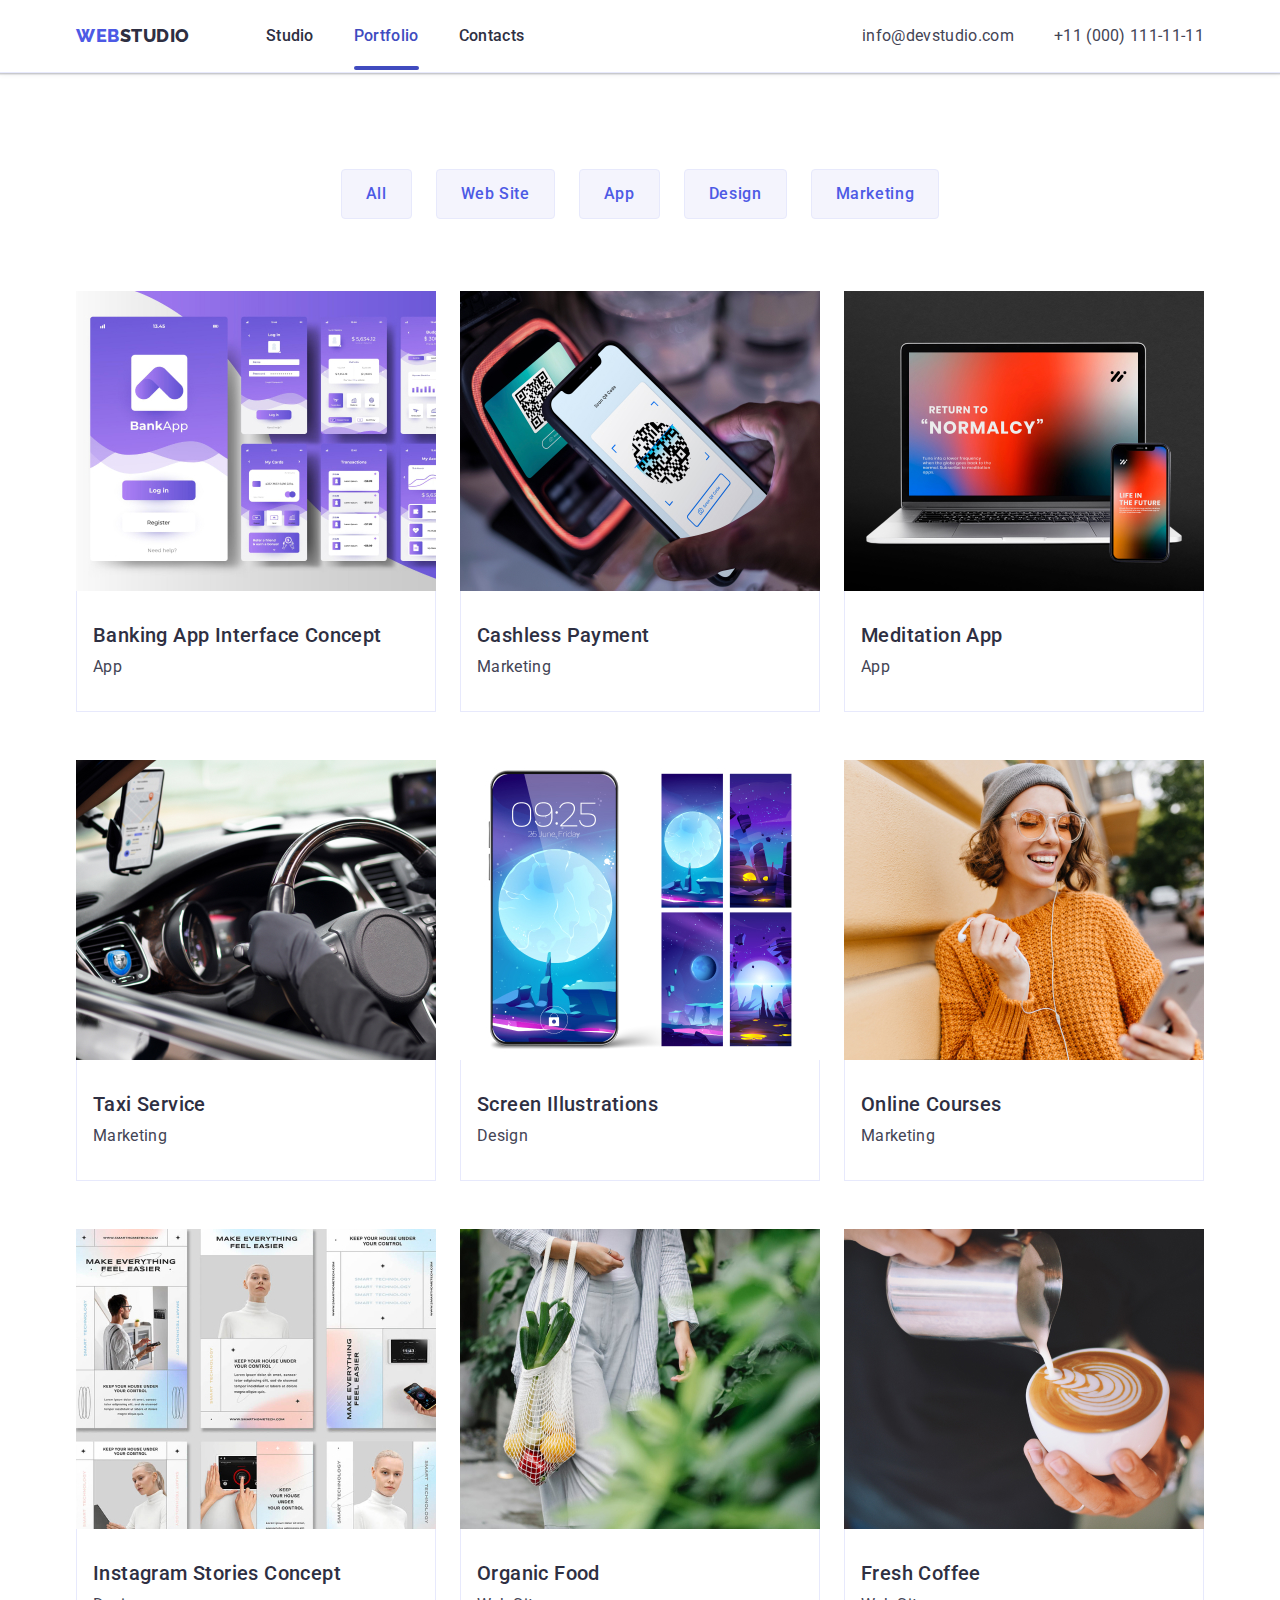
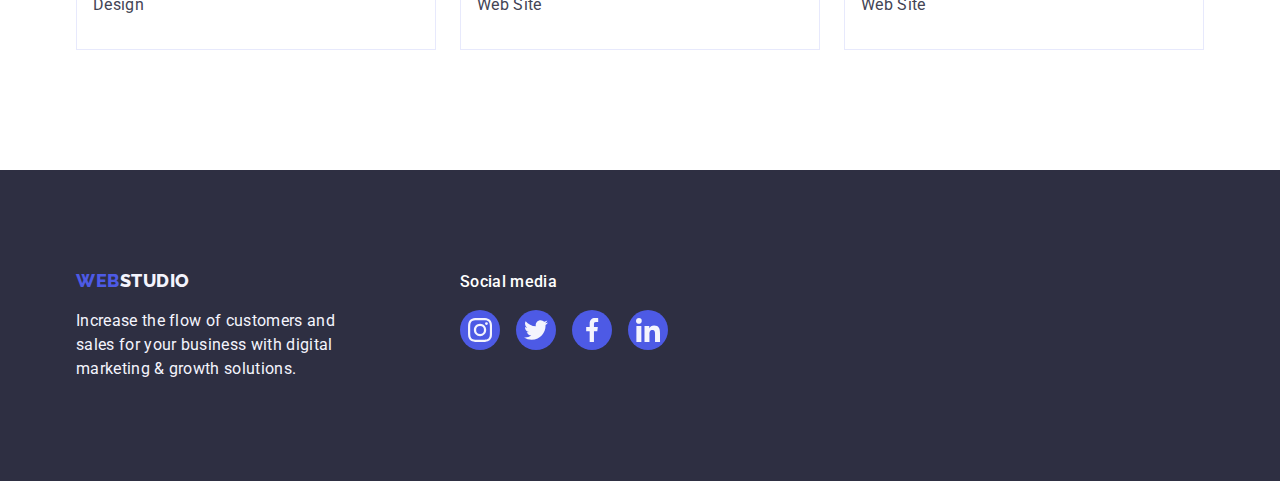
==== portfolio.html @ b8f60ac9 "Initial commit" ====
<!DOCTYPE html>
<html lang="en">

<head>
    <meta charset="UTF-8">
    <meta http-equiv="X-UA-Compatible" content="IE=edge">
    <meta name="viewport" content="width=device-width, initial-scale=1.0">
    <title>Document</title>
    <link rel="preconnect" href="https://fonts.googleapis.com">
    <link rel="preconnect" href="https://fonts.gstatic.com" crossorigin>
    <link
        href="https://fonts.googleapis.com/css2?family=Raleway:wght@800&family=Roboto:wght@400;500;700;900&display=swap"
        rel="stylesheet">
    <link rel="stylesheet"
        href="https://cdnjs.cloudflare.com/ajax/libs/modern-normalize/1.1.0/modern-normalize.min.css" />
    <link rel="stylesheet" href="./css/styles.css">

</head>

<body>
    <header class="page-header">
        <div class="container page-header-container">
            <nav class="page-navigation">
                <a class="logo link" href="./index.html">Web<span class="logo-second-part">Studio</span></a>
                <ul class="menu-list list">
                    <li class="menu-item link"><a class="menu-link link " href="./index.html">Studio</a></li>
                    <li class="menu-item link"><a class="menu-link link stepler" href="./portfolio.html">Portfolio</a>
                    </li>
                    <li class="menu-item link"><a class="menu-link link" href="">Contacts</a></li>
                </ul>
            </nav>
            <address class="address">
                <ul class="address-list list">
                    <li class="contact-mail "><a class="adress-link-mail-tel link"
                            href="mailto:info@devstudio.com">info@devstudio.com</a></li>
                    <li class="contact-tel "><a class="adress-link-mail-tel link" href="tel:+110001111111">+11 (000)
                            111-11-11</a></li>
                </ul>
            </address>
        </div>
    </header>
    <main>

        <section class="selector">
            <div class="container">
                <h1 hidden>All</h1>
                <ul class="selector-buttons-list list">
                    <li class="selector-buttons-item"><button class="botton-in-list portfolio-selektor-botton"
                            type="button">All</button>
                    <li class="selector-buttons-item"><button class="botton-in-list portfolio-selektor-botton"
                            type="button">Web Site</button>
                    <li class="selector-buttons-item"><button class="botton-in-list portfolio-selektor-botton"
                            type="button">App</button>
                    <li class="selector-buttons-item"><button class="botton-in-list portfolio-selektor-botton"
                            type="button">Design</button>
                    <li class="selector-buttons-item"><button class="botton-in-list portfolio-selektor-botton"
                            type="button">Marketing</button>
                </ul>
                <ul class="selektor-list list">
                    <li class="selektor-list-item">
                        <a class="link selektor-list-link" href="./portfolio.html">
                            <div class="overley-image-container">
                                <img src="./images/portfolio/banking-app.jpg" alt="Banking App Interface Concept"
                                    width="360" height="300">
                                <p class="overlay-image-in-portfoli">14 Stylish and User-Friendly App Design Concepts ·
                                    Task Manager App · Calorie Tracker App · Exotic Fruit Ecommerce App ·
                                    Cloud Storage App</p>
                            </div>
                            <div class="selektor-list-item-description">
                                <h2 class="title-common selektor-title-flex">Banking App Interface Concept</h2>
                                <p class="common-text selektor-text-flex">App</p>
                            </div>
                        </a>
                    </li>
                    <li class="selektor-list-item">
                        <a class="link selektor-list-link" href="./portfolio.html">
                            <div class="overley-image-container">
                                <img src="./images/portfolio/cashless-payment.jpg" alt="Cashless Payment" width="360"
                                    height="300">
                                <p class="overlay-image-in-portfoli">14 Stylish and User-Friendly App Design Concepts ·
                                    Task Manager App · Calorie Tracker App · Exotic Fruit Ecommerce App ·
                                    Cloud Storage App</p>
                            </div>
                            <div class="selektor-list-item-description">
                                <h2 class="title-common selektor-title-flex">Cashless Payment</h2>
                                <p class="common-text selektor-text-flex">Marketing</p>
                            </div>
                        </a>
                    </li>
                    <li class="selektor-list-item ">
                        <a class="link selektor-list-link" href="./portfolio.html">
                            <div class="overley-image-container">
                                <img src="./images/portfolio/meditation-app.jpg" alt="Meditation App" width="360"
                                    height="300">
                                <p class="overlay-image-in-portfoli">14 Stylish and User-Friendly App Design Concepts ·
                                    Task Manager App · Calorie Tracker App · Exotic Fruit Ecommerce App ·
                                    Cloud Storage App</p>
                            </div>
                            <div class="selektor-list-item-description">
                                <h2 class="title-common selektor-title-flex">Meditation App</h2>
                                <p class="common-text selektor-text-flex">App</p>
                            </div>
                        </a>
                    </li>
                    <li class="selektor-list-item ">
                        <a class="link selektor-list-link" href="./portfolio.html">
                            <div class="overley-image-container">
                                <img src="./images/portfolio/taxi-service.jpg" alt="Taxi Service" width="360"
                                    height="300">
                                <p class="overlay-image-in-portfoli">14 Stylish and User-Friendly App Design Concepts ·
                                    Task Manager App · Calorie Tracker App · Exotic Fruit Ecommerce App ·
                                    Cloud Storage App</p>
                            </div>
                            <div class="selektor-list-item-description">
                                <h2 class="title-common selektor-title-flex">Taxi Service</h2>
                                <p class="common-text selektor-text-flex">Marketing</p>
                            </div>
                        </a>
                    </li>
                    <li class="selektor-list-item ">
                        <a class="link selektor-list-link" href="./portfolio.html">
                            <div class="overley-image-container">
                                <img src="./images/portfolio/screen-illustrations.jpg" alt="Screen Illustrations"
                                    width="360" height="300">
                                <p class="overlay-image-in-portfoli">14 Stylish and User-Friendly App Design Concepts ·
                                    Task Manager App · Calorie Tracker App · Exotic Fruit Ecommerce App ·
                                    Cloud Storage App</p>
                            </div>
                            <div class="selektor-list-item-description">
                                <h2 class="title-common selektor-title-flex">Screen Illustrations</h2>
                                <p class="common-text selektor-text-flex">Design</p>
                            </div>
                        </a>
                    </li>
                    <li class="selektor-list-item ">
                        <a class="link selektor-list-link" href="./portfolio.html">
                            <div class="overley-image-container">
                                <img src="./images/portfolio/online-courses.jpg" alt="Online Courses" width="360"
                                    height="300">
                                <p class="overlay-image-in-portfoli">14 Stylish and User-Friendly App Design Concepts ·
                                    Task Manager App · Calorie Tracker App · Exotic Fruit Ecommerce App ·
                                    Cloud Storage App</p>
                            </div>
                            <div class="selektor-list-item-description">
                                <h2 class="title-common selektor-title-flex">Online Courses</h2>
                                <p class="common-text selektor-text-flex">Marketing</p>
                            </div>
                        </a>
                    </li>
                    <li class="selektor-list-item ">
                        <a class="link selektor-list-link" href="./portfolio.html">
                            <div class="overley-image-container">
                                <img src="./images/portfolio/instagram-stories-concept.jpg"
                                    alt="Instagram Stories Concept" width="360" height="300">
                                <p class="overlay-image-in-portfoli">14 Stylish and User-Friendly App Design Concepts ·
                                    Task Manager App · Calorie Tracker App · Exotic Fruit Ecommerce App ·
                                    Cloud Storage App</p>
                            </div>
                            <div class="selektor-list-item-description">
                                <h2 class="title-common selektor-title-flex">Instagram Stories Concept</h2>
                                <p class="common-text selektor-text-flex">Design</p>
                            </div>
                        </a>
                    </li>
                    <li class="selektor-list-item ">
                        <a class="link selektor-list-link" href="./portfolio.html">
                            <div class="overley-image-container">
                                <img src="./images/portfolio/organic-food.jpg" alt="Organic Food" width="360"
                                    height="300">
                                <p class="overlay-image-in-portfoli">14 Stylish and User-Friendly App Design Concepts ·
                                    Task Manager App · Calorie Tracker App · Exotic Fruit Ecommerce App ·
                                    Cloud Storage App</p>
                            </div>
                            <div class="selektor-list-item-description">
                                <h2 class="title-common selektor-title-flex">Organic Food</h2>
                                <p class="common-text selektor-text-flex">Web Site</p>
                            </div>
                        </a>
                    </li>
                    <li class="selektor-list-item ">
                        <a class="link selektor-list-link" href="./portfolio.html">
                            <div class="overley-image-container">
                                <img src="./images/portfolio/fresh-coffee.jpg" alt="Fresh Coffee" width="360"
                                    height="300">
                                <p class="overlay-image-in-portfoli">14 Stylish and User-Friendly App Design Concepts ·
                                    Task Manager App · Calorie Tracker App · Exotic Fruit Ecommerce App ·
                                    Cloud Storage App</p>
                            </div>
                            <div class="selektor-list-item-description">
                                <h2 class="title-common selektor-title-flex">Fresh Coffee</h2>
                                <p class="common-text selektor-text-flex">Web Site</p>
                            </div>
                        </a>
                    </li>
                </ul>
            </div>
        </section>
    </main>
    <!--footer -->
    <footer class="footer">
        <div class="container footer-container">
            <div class="footer-container-first-part">
                <a class="logo link bottom-logo" href="./index.html">Web<span
                        class="logo-second-part-white">Studio</span></a>
                <p class="footer-info">Increase the flow of customers and sales for your business with digital marketing
                    &
                    growth
                    solutions.</p>
            </div>
            <div class="footer-container-second-part">
                <p class="footer-social-title">Social media</p>
                <!--social list footer-->
                <ul class="social-list list social-list-footer">
                    <li class="social-list-item">
                        <a href="#" class="social-list-link social-list-link-dark">
                            <svg class="social-list-icon" width="24" height="24">
                                <use href="./images/icons.svg#instagram"></use>
                            </svg>
                        </a>
                    </li>
                    <li class="social-list-item">
                        <a href="#" class="social-list-link social-list-link-dark">
                            <svg class="social-list-icon" width="24" height="24">
                                <use href="./images/icons.svg#twitter"></use>
                            </svg>
                        </a>
                    </li>
                    <li class="social-list-item">
                        <a href="#" class="social-list-link social-list-link-dark">
                            <svg class="social-list-icon" width="24" height="24">
                                <use href="./images/icons.svg#facebook"></use>
                            </svg>
                        </a>
                    </li>
                    <li class="social-list-item">
                        <a href="#" class="social-list-link social-list-link-dark">
                            <svg class="social-list-icon" width="24" height="24">
                                <use href="./images/icons.svg#linkedin"></use>
                            </svg>
                        </a>
                    </li>
                </ul>
            </div>
        </div>
    </footer>
</body>

</html>
---- css/styles.css ----
html {
    box-sizing: border-box;
}

*,
*::before,
*::after {
    box-sizing: inherit;
}

h1,
h2,
h3,
h4,
h5,
h6,
p {
    margin-top: 0;
    margin-bottom: 0;
}

ul,
ol {
    margin-top: 0;
    margin-bottom: 0;
    padding-left: 0;
}

button {
    cursor: pointer;
}

img {
    display: block;
}

body {
    font-family: 'Roboto', sans-serif;
    color: #434455;
    background: #FFFFFF;
}

.container {
    width: 1158px;
    margin-left: auto;
    margin-right: auto;
    padding: 0 15px;

}

:root {
    --text-color: #2e2f42;
    --cloud-color: #F4F4FD;
    --paragraf-color: #434455;
    --header-border-color: #e7e9fc;
    --portfolio-botton-border-color: #e7e9fc;
    --customer-link-color: #8e8f99;
    --white: #ffffff;
    --transition-standard: 250ms cubic-bezier(0.4, 0, 0.2, 1);
}


.link {
    text-decoration: none;
    list-style: none
}

.list {
    list-style: none;
    text-decoration: none;
    padding-top: 0;
    padding-left: 0;
    margin-top: 0;
}

/*header */
.logo {
    margin-right: 76px;
    font-family: 'Raleway', sans-serif;
    font-style: normal;
    font-weight: 800;
    font-size: 18px;
    line-height: 1.17;
    letter-spacing: 0.03em;
    text-transform: uppercase;
    color: #4D5AE5;
    display: inline-block;
    text-align: start;
}

.logo-second-part {
    font-family: 'Raleway';
    font-style: normal;
    font-weight: 800;
    font-size: 18px;
    line-height: 21px;
    display: inline-block;
    text-align: start;
    letter-spacing: 0.03em;
    text-transform: uppercase;
    color: var(--text-color);
    flex: none;
    flex-grow: 0;
}

.logo-second-part-white {
    font-weight: 800;
    font-size: 18px;
    line-height: 21px;
    display: flex;
    align-items: center;
    letter-spacing: 0.03em;
    text-transform: uppercase;
    color: var(--cloud-color);
    flex: none;
    order: 1;
    flex-grow: 0;
}

.page-header {
    box-shadow: 0px 2px 1px rgba(46, 47, 66, 0.08),
        0px 1px 1px rgba(46, 47, 66, 0.16),
        0px 1px 6px rgba(46, 47, 66, 0.08);
    border-bottom: 1px solid var(--header-border-color);
    top: 0px;
    left: 0px;
    width: 100%;
    background: #FFFFFF;
}

.page-header-container {
    display: flex;
    align-items: center;
    justify-content: space-between;
}

.page-navigation {
    display: flex;
    align-items: center;
}

.menu-list {
    padding-inline-start: 0;
    padding-top: 0;
    display: flex;
    align-items: center;
}

.address-list {
    display: flex;
    align-items: center;
    gap: 40px;

}

.menu-item:not(:last-child) {
    margin-right: 40px;
}


.nav-links {

    font-style: normal;
    color: var(--text-color);
}

.address {
    display: flex;
    font-style: normal;
    font-weight: 400;
    font-size: 16px;
    line-height: 24px;
    color: var(--paragraf-color);
}

.address-list {
    font-style: normal;
    font-weight: 400;
    font-size: 16px;
    line-height: 24px;
    color: var(--paragraf-color);
}

.adress-link {
    font-style: normal;
    font-weight: 400;
    font-size: 16px;
    line-height: 24px;
    color: var(--paragraf-color);
}

.menu-list {
    color: var(--text-color);
}

.menu-item {
    font-weight: 500;
    font-size: 16px;
    line-height: 24px;
    letter-spacing: 0.02em;
    color: var(--text-color);
    flex: none;
    order: 0;
    flex-grow: 0;
}

.menu-link {
    color: var(--text-color);
    padding: 24px 0;
    transition: color var(--transition-standard);
}

.menu-link:hover,
.menu-link:focus {
    color: #404bbf;
}

.menu-list:hover,
.menu-list:focus,
.menu-item:hover,
.menu-item:focus {
    color: #404bbf;
}

.menu-item:hover,
.menu-item:focus {
    color: #404bbf;
}

.adress-link-mail-tel {

    margin-left: auto;
}

.adress-link-mail-tel {
    display: block;
    font-weight: 400;
    font-size: 16px;
    line-height: 1.5;
    letter-spacing: 0.02em;
    color: var(--paragraf-color);
    padding: 24px 0;
    transition: color var(--transition-standard);
}

/*
.contact-mail,
.contact-tel {
    padding: 24px 0;
}
*/

.adress-link-mail-tel:hover,
.adress-link-mail-tel:focus {
    color: #404BBF;
}


.menu-item .address-list {
    font-weight: 400;
    font-size: 16px;
    line-height: 24px;
    letter-spacing: 0.02em;
    color: #434455;
}

.menu-item {
    padding: 24px 0;
    position: relative;

}

.stepler {
    position: relative;
    color: #404BBF;
}


.stepler::after {
    display: block;
    width: 100%;
    height: 4px;
    left: 0px;
    bottom: -1px;
    background: #404BBF;
    border-radius: 2px;
    content: '';
    position: absolute;

}

::selection {
    background-color: #95c720;
}



/* після хедера - order-section  */

.order-section {
    background-color: var(--text-color);
    background-image: linear-gradient(rgba(46, 47, 66, 0.7), rgba(46, 47, 66, 0.7)), url(../images/background-images/first-section-background-img.jpg);
    background-repeat: no-repeat;
    background-size: cover;
    background-position: center;
    max-width: 1440px;
    margin: 0 auto;
}

.container-of-order-section {
    display: flex;
    align-items: center;
    justify-content: flex-start;
    flex-direction: column;
}

.main-title {
    max-width: 496px;
    margin-top: 0;
    font-style: normal;
    font-weight: 700;
    font-size: 56px;
    line-height: 1.07;
    letter-spacing: 0.02em;
    text-align: center;
    color: #FFFFFF;
    /*background-color: var(--text-color);*/
    margin-bottom: 0;
}

.title-second {
    font-weight: 700;
    font-size: 36px;
    line-height: 1.11;
    text-align: center;
    letter-spacing: 0.02em;
    text-transform: capitalize;
    color: var(--text-color);
    margin-top: 0;
    margin-bottom: 0;
}

.title-common {
    font-weight: 500;
    font-size: 20px;
    line-height: 1.2;
    letter-spacing: 0.02em;
    color: var(--text-color);
    flex: none;
    order: 0;
    flex-grow: 0;
    margin-top: 0;
    margin-bottom: 0;
}

.common-text {
    font-weight: 400;
    font-size: 16px;
    line-height: 1.5;
    letter-spacing: 0.02em;
    color: var(--paragraf-color);
    flex: none;
    order: 1;
    flex-grow: 0;
}

.modal-open-btn {
    font-family: "Roboto", sans-serif;
    font-weight: 500;
    font-size: 16px;
    line-height: 24px;
    align-items: center;
    letter-spacing: 0.04em;
    color: #FFFFFF;
    flex: none;
    order: 0;
    flex-grow: 0;
    background-color: #4D5AE5;
    cursor: pointer;
    transition: background-color var(--transition-standard);

}

.modal-open-btn:hover,
.modal-open-btn:focus {
    background-color: #404BBF;
}

.modal-open-btn,
.modal-open-btn-theme-dark {
    display: block;
    margin-top: 48px;
    border-radius: 4px;
    border: none;
    padding: 16px 32px;


}

/*about - section*/
.order-section {
    padding: 188px 0;
}

.about {
    padding: 120px 0;
}

.about-section-container {
    display: flex;
    align-content: space-around;
}

.about-information {
    display: flex;
    align-content: space-around;
}

.about-list-item:not(:last-child) {
    margin-right: 24px;
}

.order-text {
    margin-top: 8px;
    width: 264px;
}

.title-about {

    margin-bottom: 8px;
}

.about-icon-container {
    display: flex;
    justify-content: center;
    align-items: center;
    align-content: center;
    width: 264px;
    height: 112px;
    background: #F4F4FD;
    border-radius: 4px;
    margin-bottom: 8px;
}


/*our-work section*/
.our-work {
    padding-bottom: 120px;
}

.our-work-list {
    display: flex;
    justify-content: space-between;
    margin-top: 72px;

    gap: 24px;
}

.our-work-list-item {
    width: calc((100% - 48px) / 3);
}

/*worker section*/

.workers-section {
    padding: 120px 0;
    background-color: var(--cloud-color);
}

.workers-description-in-list {
    padding: 32px 0;
}

.workers-title {

    margin-bottom: 72px;
}

.workers-title-common {
    text-align: center;

    margin-bottom: 8px;
}

.workers-item {
    background-color: #FFFFFF;
    display: flex;
    flex-direction: column;
    align-items: center;
    align-content: center;
    border-radius: 0px 0px 4px 4px;
    box-shadow: 0px 1px 6px rgba(46, 47, 66, 0.08), 0px 1px 1px rgba(46, 47, 66, 0.16), 0px 2px 1px rgba(46, 47, 66, 0.08);
}

.workers {
    display: flex;
    justify-content: space-between;
    align-items: center;
    align-content: center;
    gap: 24px;
}

.workers-text-common {
    margin-bottom: 8px;

    text-align: center;
}

/*social list*/

.social-list {
    display: flex;
    justify-content: center;
    align-items: center;
    gap: 24px;
}

.social-list-link {
    display: flex;
    justify-content: center;
    align-items: center;
    width: 40px;
    height: 40px;
    border-radius: 50%;
    background-color: #4D5AE5;
    transition: background-color var(--transition-standard);
}

.social-list-link:hover,
.social-list-link:focus {
    background-color: #404bbf;
    ;
}

.social-list-link-dark:hover,
.social-list-link-dark:focus {
    background-color: #31D0AA;
}


.social-list-icon {
    fill: var(--cloud-color)
}

.social-list-footer {
    gap: 16px;
}


/*customer section*/

.customers-list {
    display: flex;
    justify-content: center;
    align-items: center;
    gap: 24px;
}

.costomers-list-item {
    column-gap: 24px;
    width: calc((100% - 120px)/6);
}

.costomer-list-link {
    display: flex;
    justify-content: center;
    align-items: center;
    width: 168px;
    height: 88px;
    border: 1px solid #8E8F99;
    border-radius: 4px;
    color: var(--customer-link-color);
    transition: border-color var(--transition-standard), color var(--transition-standard);
}

.costomer-list-link:hover,
.costomer-list-link:focus {
    border-color: #404bbf;
    color: #404bbf;
}

.custumer-list-icon {
    fill: currentColor;
}

.customers-title {
    margin-bottom: 72px;
    line-height: 1.1
}

.customers {
    padding-top: 120px;
    padding-bottom: 120px;

}

/* footer*/

.footer-info {
    font-weight: 400;
    font-size: 16px;
    line-height: 24px;
    letter-spacing: 0.02em;
    color: var(--cloud-color);
    width: 264px;
    margin-top: 17.5px;
}

.footer-container {
    display: flex;
    align-items: baseline;
}

.footer-container-first-part {
    margin-right: 120px;
}

.bottom-logo,
.logo-second-part-white {
    display: inline-block;
    text-align: start;
}

.logo-second-part-white {
    display: inline-block;
}

.footer {
    background-color: #2E2F42;
    padding: 100px 0;
    display: flex;
}


.footer-social-container {
    display: flex;
}

.footer-social-title {
    font-family: 'Roboto';
    font-style: normal;
    font-weight: 500;
    font-size: 16px;
    line-height: 24px;
    letter-spacing: 0.02em;
    color: var(--white);
    margin-bottom: 16px;
}

/*portfolio*/

.selector {
    padding: 96px 0 120px;
}

.botton-in-list {
    font-family: "Roboto", sans-serif;
    font-weight: 500;
    font-size: 16px;
    line-height: 1.5;
    display: flex;
    align-items: center;
    text-align: center;
    letter-spacing: 0.04em;
    color: #4D5AE5;
    flex: none;
    order: 0;
    flex-grow: 0;
    background: #F4F4FD;
    border-radius: 4px;
    display: flex;
    justify-content: center;
    padding: 12px 24px;
    border: 1px solid var(--portfolio-botton-border-color);
    transition: color var(--transition-standard), background-color var(--transition-standard), border-color var(--transition-standard), box-shadow var(--transition-standard);
}

.selector-buttons-item:not(:last-child) {
    margin-right: 24px;
}

.portfolio-selektor-botton:hover,
.portfolio-selektor-botton:focus {
    box-shadow: 0px 3px 1px rgba(0, 0, 0, 0.1),
        0px 2px 1px rgba(0, 0, 0, 0.08),
        0px 2px 2px rgba(0, 0, 0, 0.12);
}

.selector-buttons-list {
    margin-bottom: 72px
}

.botton-in-list:hover,
.botton-in-list:focus {
    font-weight: 500;
    font-size: 16px;
    line-height: 24px;
    display: flex;
    align-items: center;
    text-align: center;
    letter-spacing: 0.04em;
    color: #FFFFFF;
    flex: none;
    order: 0;
    flex-grow: 0;
    background: #404BBF;
    cursor: pointer;
    border: 1px solid transparent
}

.selector-buttons-list {
    display: flex;
    justify-content: center
}

.selektor-list {
    display: flex;
    flex-wrap: wrap;
    justify-content: space-between;
    column-gap: 24px;
    row-gap: 48px;
}


.selektor-list-link:hover,
.selektor-list-link:focus {
    box-shadow: 0px 1px 6px rgba(46, 47, 66, 0.08),
        0px 1px 1px rgba(46, 47, 66, 0.16),
        0px 2px 1px rgba(46, 47, 66, 0.08);
}

.selektor-title-flex {
    margin-bottom: 8px;
}

.selektor-list-item-description {
    padding: 32px 16px;
    border: 1px solid #e7e9fc;
    border-top: none;
}

.selektor-list-link {
    display: block;
    position: relative;
    transition: box-shadow var(--transition-standard);

}

.selektor-list-link:hover .overlay-image-in-portfoli,
.selektor-list-link:focus .overlay-image-in-portfoli {
    transform: translate(0, 0);
}


/* transition: transform; */

.overley-image-container {
    display: block;
    position: relative;
    overflow: hidden;

}


.overlay-image-in-portfoli {
    position: absolute;
    left: 0;
    top: 0;
    padding-top: 40px;
    padding-left: 32px;
    padding-right: 32px;
    padding-bottom: 40px;
    font-family: 'Roboto';
    font-style: normal;
    font-weight: 400;
    font-size: 16px;
    line-height: 24px;
    letter-spacing: 0.02em;
    background-color: #4D5AE5;
    color: var(--cloud-color);
    mix-blend-mode: normal;
    width: 100%;
    height: 100%;
    overflow: auto;
    transform: translate(0, 100%);
    transition: transform var(--transition-standard);
}





/* modal window */

.backdrop {
    position: fixed;
    top: 0;
    left: 0;
    z-index: 100;
    width: 100%;
    height: 100%;
    background-color: rgba(46, 47, 66, 0.4);
    transition: opacity var(--transition-standard), visibility var(--transition-standard);

}

.modal {
    width: 408px;
    min-height: 584px;
    position: absolute;
    top: 50%;
    left: 50%;
    transform: translate(-50%, -50%) scale(1);
    background: #FCFCFC;
    box-shadow: 0px 1px 1px rgba(0, 0, 0, 0.14), 0px 1px 3px rgba(0, 0, 0, 0.12), 0px 2px 1px rgba(0, 0, 0, 0.2);
    border-radius: 4px;
    transition: transform var(--transition-standard);
}

.modal-close-btn {
    position: absolute;
    top: 24px;
    right: 24px;
    background: #E7E9FC;
    border: 1px solid rgba(0, 0, 0, 0.1);
    display: flex;
    align-items: center;
    justify-content: center;
    width: 24px;
    height: 24px;
    border-radius: 50%;
    padding: 0;
    transition: background-color var(--transition-standard), border var(--transition-standard);
}

.modal-close-btn:hover,
.modal-close-btn:focus {
    background: #404BBF;
    border-radius: 50%;
    border: none;
}

.modal-close-btn:hover .modal-close-btn-icon,
.modal-close-btn:focus .modal-close-btn-icon {
    fill: var(--white);

}

.modal-close-btn-icon {
    fill: #2E2F42;
    transition: fill var(--transition-standard);

}

.backdrop.is-hidden {
    opacity: 0;
    visibility: hidden;
    pointer-events: none;
}
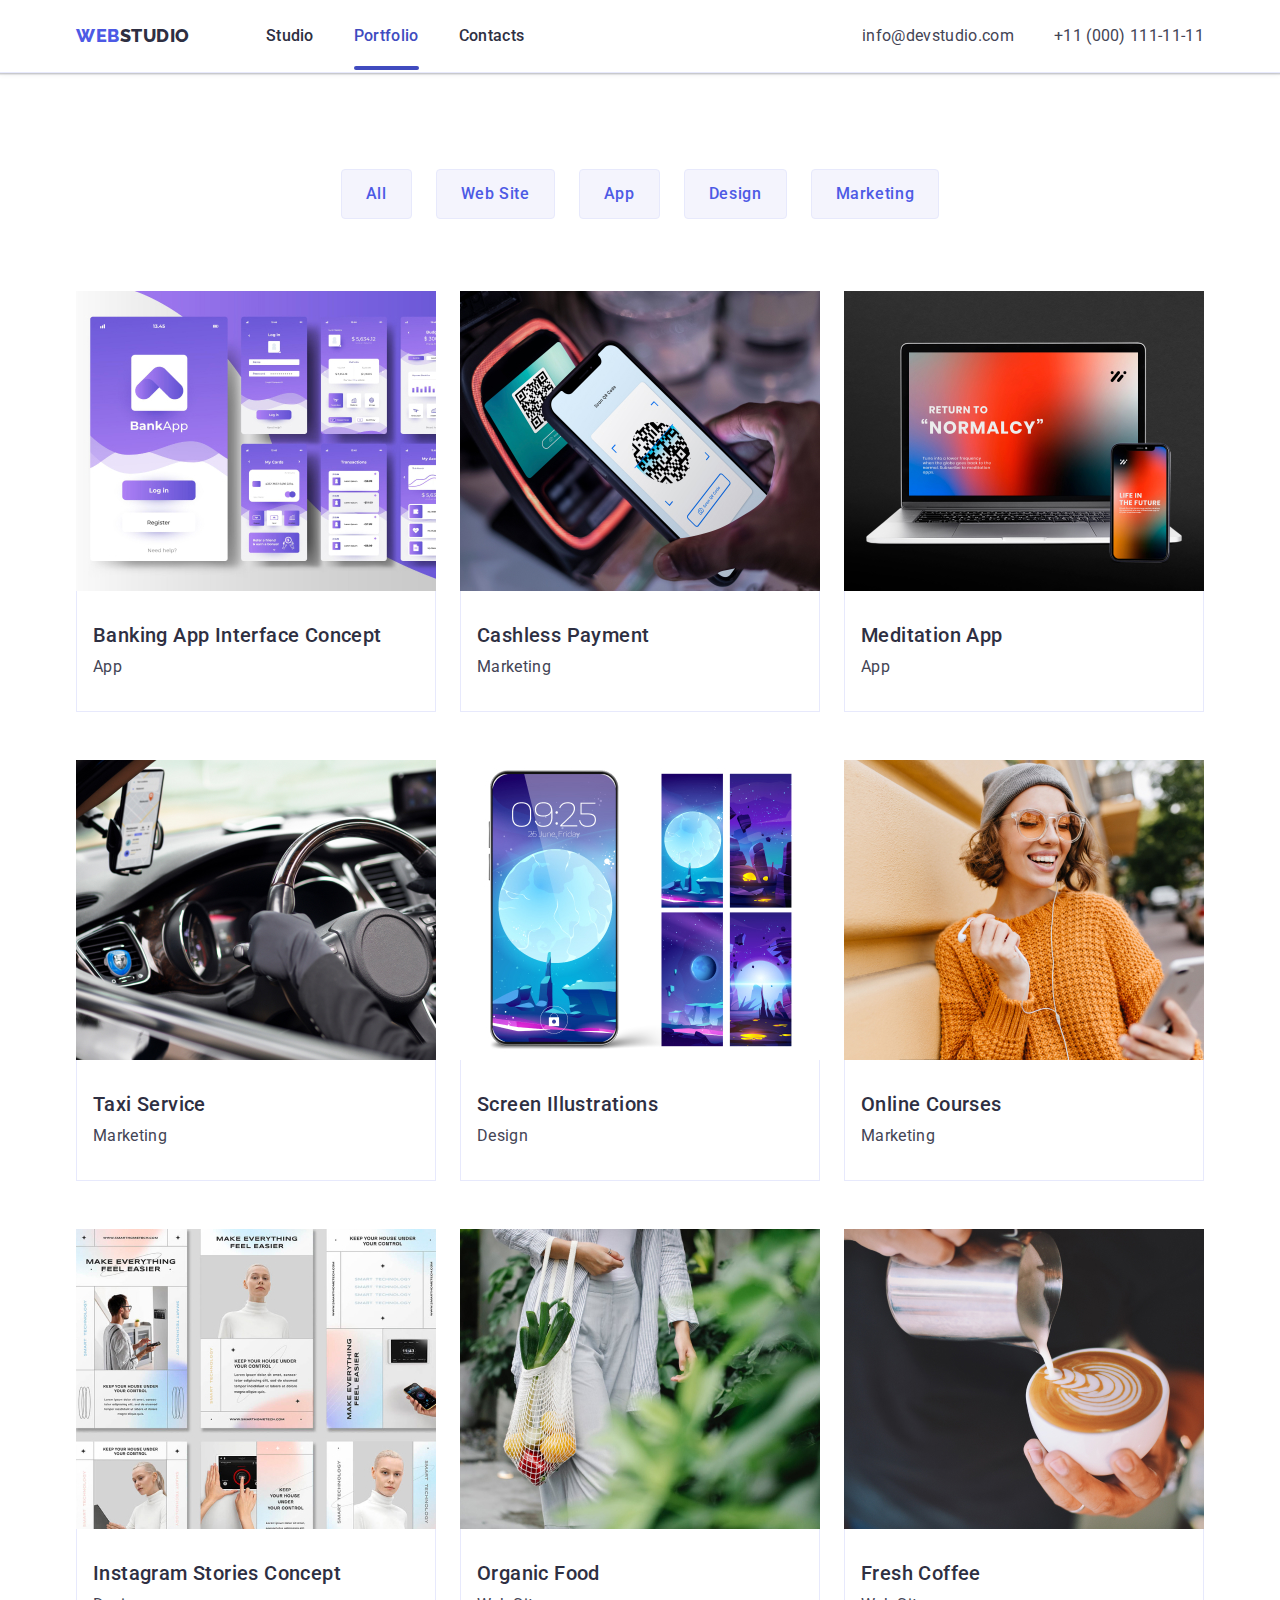
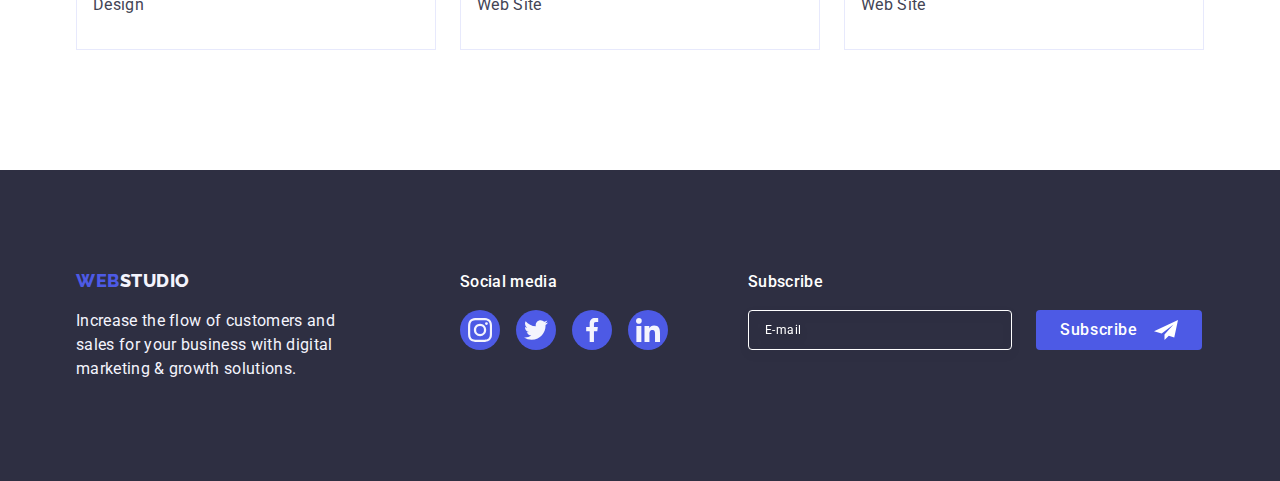
==== commit d450af0b: "23" ====
--- a/portfolio.html
+++ b/portfolio.html
@@ -241,6 +241,21 @@
                     </li>
                 </ul>
             </div>
+            <!-- footer form -->
+
+            <div class="footer-form-wraper">
+                <p class="footer-social-title">Subscribe</p>
+                <form class="footer-form">
+                    <label class="footer-form-field">
+                        <input name="user-mail" class="input-description-black" placeholder="E-mail" type="email"
+                            required pattern="^\S+@\S+\.\S+$" title="example@mail.com">
+                    </label>
+                    <button type="submit" class="footer-subscribe-button">Subscribe <svg
+                            class="footer-subscribe-button-icon" width="24" height="24">
+                            <use href="./images/icons.svg#icon-Frame"></use>
+                        </svg></button>
+                </form>
+            </div>
         </div>
     </footer>
 </body>
--- a/css/styles.css
+++ b/css/styles.css
@@ -647,6 +647,99 @@
     margin-bottom: 16px;
 }
 
+.footer-container-second-part {
+    margin-right: 80px;
+}
+
+
+/*footer form*/
+.footer-form {
+    display: flex;
+    justify-content: center;
+    align-items: center;
+}
+
+.footer-form-field {
+    margin-right: 24px;
+}
+
+
+.input-description-black {
+    border: 1px solid #FFFFFF;
+    filter: drop-shadow(0px 4px 4px rgba(0, 0, 0, 0.15));
+    border-radius: 4px;
+    gap: 24px;
+    background-color: transparent;
+    width: 264px;
+    height: 40px;
+    padding: 8px 16px;
+    color: #FFFFFF;
+    font-size: 12px;
+    line-height: 1.5;
+    letter-spacing: 0.04em;
+}
+
+.input-description-black::placeholder {
+    font-family: 'Roboto';
+    font-style: normal;
+    font-weight: 400;
+    font-size: 12px;
+    line-height: 24px;
+    color: #FFFFFF;
+}
+
+.footer-subscribe-button-deskription {
+    display: flex;
+    gap: 16px;
+    align-items: center;
+    justify-content: center;
+    font-family: "Roboto", sans-serif;
+    font-style: normal;
+    font-weight: 500;
+    font-size: 16px;
+    line-height: 24px;
+    fill: #FFFFFF;
+    color: #FFFFFF;
+    background-color: #4D5AE5;
+    border-radius: 4px;
+    outline: none;
+    transition: background-color var(--transition-standard);
+
+}
+
+.footer-subscribe-button {
+    min-width: 165px;
+    padding: 8px 24px;
+    height: 40px;
+    border: none;
+    display: flex;
+    align-items: center;
+    justify-content: center;
+    font-family: "Roboto", sans-serif;
+    font-style: normal;
+    font-weight: 500;
+    font-size: 16px;
+    line-height: 24px;
+    fill: #FFFFFF;
+    color: #FFFFFF;
+    background-color: #4D5AE5;
+    border-radius: 4px;
+    outline: none;
+    transition: background-color var(--transition-standard);
+    cursor: pointer;
+    letter-spacing: 0.04em;
+
+}
+
+.footer-subscribe-button:focus,
+.footer-subscribe-button:hover {
+    background-color: #404BBF;
+}
+
+.footer-subscribe-button-icon {
+    margin-left: 16px;
+}
+
 /*portfolio*/
 
 .selector {
@@ -805,6 +898,8 @@
 }
 
 .modal {
+    display: flex;
+    flex-direction: column;
     width: 408px;
     min-height: 584px;
     position: absolute;
@@ -815,6 +910,7 @@
     box-shadow: 0px 1px 1px rgba(0, 0, 0, 0.14), 0px 1px 3px rgba(0, 0, 0, 0.12), 0px 2px 1px rgba(0, 0, 0, 0.2);
     border-radius: 4px;
     transition: transform var(--transition-standard);
+    padding: 72px 24px 24px 24px;
 }
 
 .modal-close-btn {
@@ -856,4 +952,213 @@
     opacity: 0;
     visibility: hidden;
     pointer-events: none;
+}
+
+/* form css */
+.modal-form {
+    display: flex;
+    flex-direction: column;
+}
+
+.modal-form-field-wraper-one {
+    margin-bottom: 8px;
+}
+
+.modal-form-field {
+    display: block;
+    font-size: 12px;
+    line-height: 1.17;
+    letter-spacing: 0.04em;
+    color: var(--customer-link-color);
+    margin-bottom: 4px;
+}
+
+
+.modal-text-top {
+    font-family: 'Roboto';
+    font-style: normal;
+    font-weight: 500;
+    font-size: 16px;
+    line-height: 24px;
+    letter-spacing: 0.02em;
+    color: #2E2F42;
+    margin-bottom: 16px;
+    margin-left: auto;
+    margin-right: auto;
+    text-align: center;
+}
+
+
+.modal-usual-desc {
+    margin-bottom: 4px;
+    font-family: 'Roboto';
+    font-style: normal;
+    font-weight: 400;
+    font-size: 12px;
+    line-height: 14px;
+    letter-spacing: 0.04em;
+    color: #8E8F99;
+
+}
+
+
+
+.input-description {
+    position: relative;
+    display: inline-block;
+    width: 100%;
+    height: 40px;
+    outline: transparent;
+    padding-left: 38px;
+    background: #FCFCFC;
+    border-radius: 4px;
+    color: #2E2F42;
+    background-color: transparent;
+    border: 1px solid rgba(46, 47, 66, 0.4);
+    transition: border-color var(--transition-standard);
+}
+
+.input-description:focus {
+    border-color: #4D5AE5;
+    outline: none;
+}
+
+
+
+.input-description:focus+.black-svg {
+    fill: #4D5AE5;
+}
+
+.modal-textarea-wraper {
+    margin-bottom: 16px;
+}
+
+.modal-user-message {
+    display: inline-block;
+    width: 100%;
+    height: 120px;
+    border-radius: 4px;
+    background-color: #FCFCFC;
+    border: 1px solid rgba(46, 47, 66, 0.4);
+    color: #2E2F42;
+    padding: 8px 16px 8px 16px;
+    transition: border-color var(--transition-standard);
+    resize: none;
+}
+
+.modal-user-message:placeholder {
+    font-family: 'Roboto';
+    font-style: normal;
+    font-weight: 400;
+    font-size: 12px;
+    line-height: 14px;
+    color: rgba(46, 47, 66, 0.4);
+    letter-spacing: 0.04em;
+}
+
+
+.modal-user-message:focus {
+    border-color: #4D5AE5;
+    outline: none;
+
+
+}
+
+
+.checkbox-description::before {
+    display: inline-block;
+    content: '';
+    width: 16px;
+    height: 16px;
+    border: 1px solid rgba(46, 47, 66, 0.4);
+    border-radius: 2px;
+    color: #2E2F42;
+    cursor: pointer;
+    margin-right: 5px;
+    transition: background-color var(--transition-standard), border var(--transition-standard), border-color var(--transition-standard);
+
+}
+
+.modal-checkbox:checked+.checkbox-description::before {
+    background-color: #404BBF;
+    border: 1px solid #404BBF;
+    background-image: url(../images/new-svg/Vector-white.svg);
+    background-repeat: no-repeat;
+    background-position: 50% 50%;
+}
+
+.modal-checkbox:hover+.checkbox-description::before,
+.modal-checkbox:focus+.checkbox-description::before {
+    border-color: #4D5AE5;
+}
+
+.modal-checkbox {
+    position: absolute;
+    overflow: hidden;
+    padding: 0;
+    border: 0;
+    clip: rect(0 0 0 0);
+    margin: -1px;
+    width: 1px;
+    height: 1px;
+
+
+
+
+}
+
+
+.black-svg {
+    position: absolute;
+    top: 50%;
+    transform: translate(0, -50%);
+    left: 16px;
+    transition: fill var(--transition-standard);
+}
+
+
+.checkbox-description {
+    display: inline-flex;
+    justify-content: center;
+    align-items: center;
+    font-family: 'Roboto';
+    font-style: normal;
+    font-weight: 400;
+    font-size: 12px;
+    line-height: 14px;
+    letter-spacing: 0.04em;
+    color: #8E8F99;
+    background: #FCFCFC;
+}
+
+.modal-form-submit-button {
+    align-self: center;
+    letter-spacing: 0.04em;
+    padding: 16px 32px;
+    background-color: #4D5AE5;
+    box-shadow: 0px 4px 4px rgba(0, 0, 0, 0.15);
+    border-radius: 4px;
+    font-family: 'Roboto', sans-serif;
+    font-style: normal;
+    font-weight: 500;
+    font-size: 16px;
+    border: none;
+    line-height: 24px;
+    color: #FFFFFF;
+    min-width: 169px;
+    height: 56px;
+    transition: background-color var(--transition-standard);
+}
+
+.modal-form-submit-button:focus,
+.modal-form-submit-button:hover {
+    background-color: #404BBF;
+}
+
+.modal-input-wraper {
+    position: relative;
+}
+
+.checkbox-wraper {
+    margin-bottom: 24px;
 }